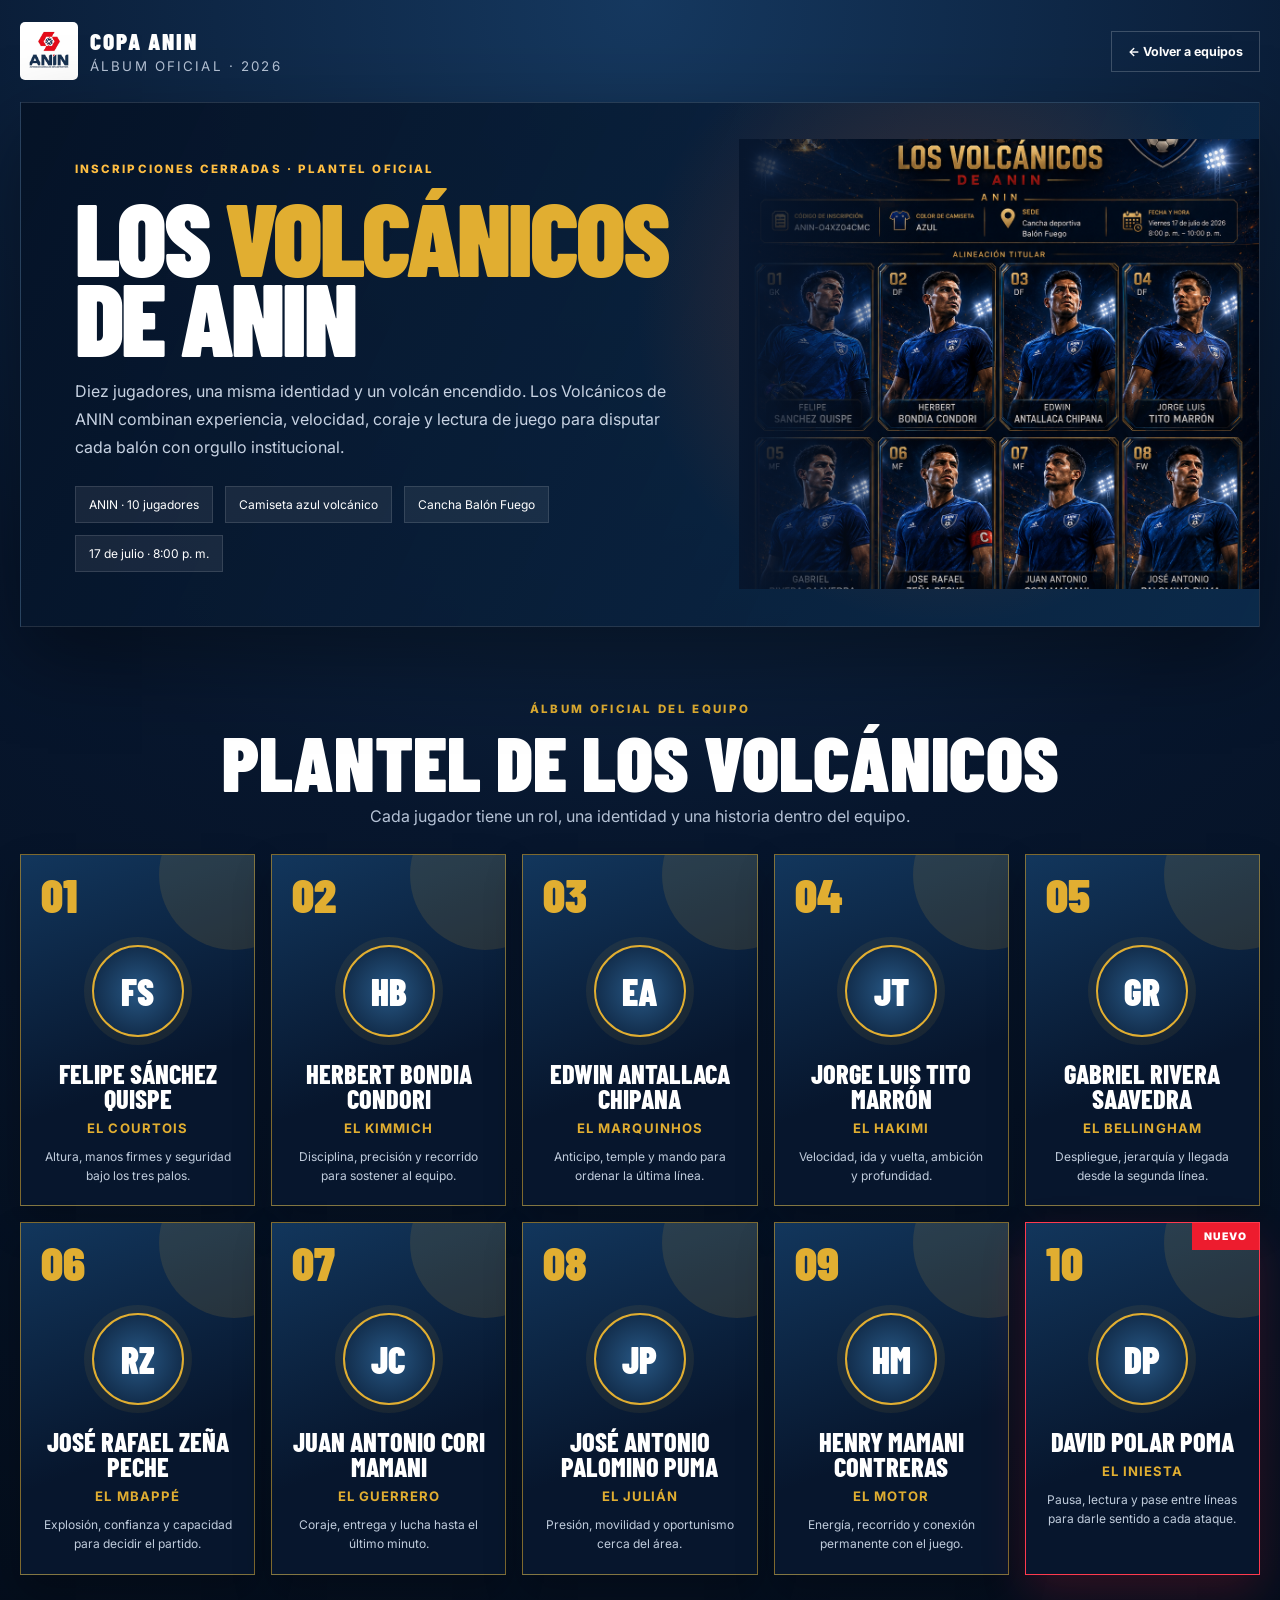
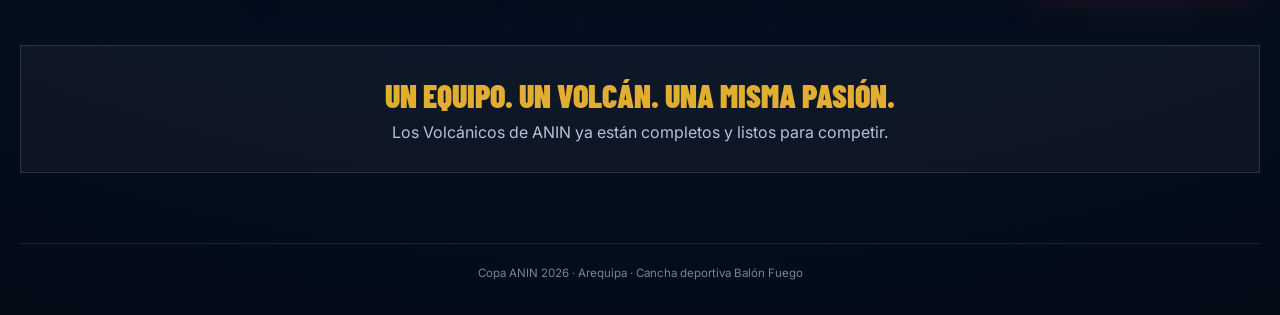
==== album-anin.html @ 6fae3b44 "Add files via upload" ====
<!doctype html>
<html lang="es">
<head>
  <meta charset="utf-8">
  <meta name="viewport" content="width=device-width, initial-scale=1">
  <meta name="theme-color" content="#07162d">
  <title>Los Volcánicos de ANIN · Álbum oficial</title>
  <link rel="icon" href="assets/images/logo-anin.png" type="image/png">
  <link rel="preconnect" href="https://fonts.googleapis.com">
  <link rel="preconnect" href="https://fonts.gstatic.com" crossorigin>
  <link href="https://fonts.googleapis.com/css2?family=Barlow+Condensed:wght@600;700;800;900&family=Inter:wght@400;500;600;700&display=swap" rel="stylesheet">
  <style>
    :root{--navy:#07162d;--navy2:#0d2748;--gold:#e1ae31;--red:#ed1c2e;--white:#fff;--muted:#b5c2d5;--display:"Barlow Condensed",Arial,sans-serif;--body:"Inter",Arial,sans-serif}
    *{box-sizing:border-box}html{scroll-behavior:smooth}body{margin:0;background:radial-gradient(circle at 50% 0,#15385f 0,#07162d 42%,#030b17 100%);color:#fff;font-family:var(--body);min-height:100vh}.wrap{width:min(1240px,calc(100% - 32px));margin:auto}.top{display:flex;align-items:center;justify-content:space-between;padding:22px 0}.brand{display:flex;align-items:center;gap:12px}.brand img{width:58px;height:58px;object-fit:contain;background:#fff;padding:5px;border-radius:5px}.brand b{display:block;font:900 1.45rem var(--display);letter-spacing:.08em}.brand small{color:var(--muted);text-transform:uppercase;letter-spacing:.16em}.back{color:#fff;text-decoration:none;border:1px solid rgba(255,255,255,.2);padding:12px 16px;font-weight:700;font-size:.78rem}.hero{position:relative;overflow:hidden;display:grid;grid-template-columns:58% 42%;align-items:center;min-height:450px;border:1px solid rgba(255,255,255,.12);background:linear-gradient(115deg,rgba(5,18,38,.98),rgba(12,45,79,.84));box-shadow:0 30px 80px rgba(0,0,0,.4)}.hero:before{content:"";position:absolute;inset:0;background:radial-gradient(circle at 75% 40%,rgba(238,93,25,.25),transparent 32%);pointer-events:none}.copy{position:relative;padding:54px}.eyebrow{color:#ffbe42;text-transform:uppercase;letter-spacing:.18em;font-size:.72rem;font-weight:800}.copy h1{font:900 clamp(4rem,8vw,7rem)/.78 var(--display);letter-spacing:-.03em;text-transform:uppercase;margin:20px 0}.copy h1 span{color:var(--gold)}.copy p{color:#c7d2e2;max-width:650px;line-height:1.75}.facts{display:flex;gap:12px;flex-wrap:wrap;margin-top:25px}.facts span{background:rgba(255,255,255,.07);border:1px solid rgba(255,255,255,.12);padding:10px 13px;font-size:.75rem}.jersey{position:relative;height:450px}.jersey img{width:100%;height:100%;object-fit:cover;object-position:center}.jersey:after{content:"";position:absolute;inset:0;background:linear-gradient(to right,#07162d 0,transparent 35%)}.section-title{text-align:center;margin:70px 0 28px}.section-title span{color:var(--gold);font-size:.72rem;font-weight:800;letter-spacing:.2em}.section-title h2{font:900 clamp(3rem,6vw,5rem)/.9 var(--display);margin:10px 0;text-transform:uppercase}.section-title p{color:var(--muted);margin:0}.grid{display:grid;grid-template-columns:repeat(5,1fr);gap:16px;padding-bottom:50px}.card{position:relative;min-height:320px;padding:20px;overflow:hidden;background:linear-gradient(160deg,#12365c,#07162d 62%);border:1px solid rgba(225,174,49,.55);box-shadow:0 18px 36px rgba(0,0,0,.24)}.card:before{content:"";position:absolute;width:150px;height:150px;border-radius:50%;background:rgba(225,174,49,.12);right:-55px;top:-55px}.card .number{font:900 3rem/.8 var(--display);color:var(--gold)}.card .initials{display:grid;place-items:center;width:92px;height:92px;margin:28px auto 24px;border-radius:50%;border:2px solid var(--gold);background:radial-gradient(circle,#275784,#0a1d36);font:900 2.3rem var(--display);box-shadow:0 0 0 8px rgba(225,174,49,.08)}.card h3{font:800 1.65rem/.95 var(--display);text-transform:uppercase;margin:0 0 9px;text-align:center}.card b{display:block;color:var(--gold);text-align:center;text-transform:uppercase;font-size:.82rem;letter-spacing:.08em}.card p{color:#c0ccdc;text-align:center;font-size:.75rem;line-height:1.55;margin:12px 0 0}.card.new{border-color:#ff3a4e;box-shadow:0 18px 42px rgba(237,28,46,.18)}.new-tag{position:absolute;right:0;top:0;background:var(--red);padding:7px 12px;font-size:.65rem;font-weight:900;letter-spacing:.1em}.closing{margin:20px auto 70px;padding:30px;text-align:center;border:1px solid rgba(255,255,255,.12);background:rgba(255,255,255,.04)}.closing b{font:900 2rem var(--display);color:var(--gold)}.closing p{color:var(--muted);margin:8px 0 0}.foot{border-top:1px solid rgba(255,255,255,.1);padding:22px 0 35px;color:#74859c;text-align:center;font-size:.72rem}
    @media(max-width:1050px){.grid{grid-template-columns:repeat(3,1fr)}.hero{grid-template-columns:1fr}.jersey{height:420px}.jersey:after{background:linear-gradient(to bottom,#07162d 0,transparent 25%)}}
    @media(max-width:680px){.top{align-items:flex-start}.brand small{display:none}.copy{padding:34px 22px}.copy h1{font-size:4.3rem}.jersey{height:330px}.grid{grid-template-columns:1fr 1fr}.card{min-height:300px;padding:15px}.card h3{font-size:1.4rem}}
    @media(max-width:430px){.grid{grid-template-columns:1fr}.back{padding:10px}.copy h1{font-size:3.7rem}}
  </style>
</head>
<body>
  <div class="wrap">
    <header class="top">
      <div class="brand"><img src="assets/images/logo-anin.png" alt="ANIN"><span><b>COPA ANIN</b><small>Álbum oficial · 2026</small></span></div>
      <a class="back" href="index.html#equipos">← Volver a equipos</a>
    </header>

    <section class="hero">
      <div class="copy">
        <span class="eyebrow">Inscripciones cerradas · Plantel oficial</span>
        <h1>LOS <span>VOLCÁNICOS</span><br>DE ANIN</h1>
        <p>Diez jugadores, una misma identidad y un volcán encendido. Los Volcánicos de ANIN combinan experiencia, velocidad, coraje y lectura de juego para disputar cada balón con orgullo institucional.</p>
        <div class="facts"><span>ANIN · 10 jugadores</span><span>Camiseta azul volcánico</span><span>Cancha Balón Fuego</span><span>17 de julio · 8:00 p. m.</span></div>
      </div>
      <div class="jersey"><img src="assets/images/team-anin-jersey.png" alt="Camiseta de Los Volcánicos de ANIN"></div>
    </section>

    <div class="section-title"><span>ÁLBUM OFICIAL DEL EQUIPO</span><h2>PLANTEL DE LOS VOLCÁNICOS</h2><p>Cada jugador tiene un rol, una identidad y una historia dentro del equipo.</p></div>

    <section class="grid" aria-label="Jugadores de Los Volcánicos de ANIN">
      <article class="card"><span class="number">01</span><div class="initials">FS</div><h3>Felipe Sánchez Quispe</h3><b>El Courtois</b><p>Altura, manos firmes y seguridad bajo los tres palos.</p></article>
      <article class="card"><span class="number">02</span><div class="initials">HB</div><h3>Herbert Bondia Condori</h3><b>El Kimmich</b><p>Disciplina, precisión y recorrido para sostener al equipo.</p></article>
      <article class="card"><span class="number">03</span><div class="initials">EA</div><h3>Edwin Antallaca Chipana</h3><b>El Marquinhos</b><p>Anticipo, temple y mando para ordenar la última línea.</p></article>
      <article class="card"><span class="number">04</span><div class="initials">JT</div><h3>Jorge Luis Tito Marrón</h3><b>El Hakimi</b><p>Velocidad, ida y vuelta, ambición y profundidad.</p></article>
      <article class="card"><span class="number">05</span><div class="initials">GR</div><h3>Gabriel Rivera Saavedra</h3><b>El Bellingham</b><p>Despliegue, jerarquía y llegada desde la segunda línea.</p></article>
      <article class="card"><span class="number">06</span><div class="initials">RZ</div><h3>José Rafael Zeña Peche</h3><b>El Mbappé</b><p>Explosión, confianza y capacidad para decidir el partido.</p></article>
      <article class="card"><span class="number">07</span><div class="initials">JC</div><h3>Juan Antonio Cori Mamani</h3><b>El Guerrero</b><p>Coraje, entrega y lucha hasta el último minuto.</p></article>
      <article class="card"><span class="number">08</span><div class="initials">JP</div><h3>José Antonio Palomino Puma</h3><b>El Julián</b><p>Presión, movilidad y oportunismo cerca del área.</p></article>
      <article class="card"><span class="number">09</span><div class="initials">HM</div><h3>Henry Mamani Contreras</h3><b>El Motor</b><p>Energía, recorrido y conexión permanente con el juego.</p></article>
      <article class="card new"><span class="new-tag">NUEVO</span><span class="number">10</span><div class="initials">DP</div><h3>David Polar Poma</h3><b>El Iniesta</b><p>Pausa, lectura y pase entre líneas para darle sentido a cada ataque.</p></article>
    </section>

    <div class="closing"><b>UN EQUIPO. UN VOLCÁN. UNA MISMA PASIÓN.</b><p>Los Volcánicos de ANIN ya están completos y listos para competir.</p></div>
    <footer class="foot">Copa ANIN 2026 · Arequipa · Cancha deportiva Balón Fuego</footer>
  </div>
</body>
</html>
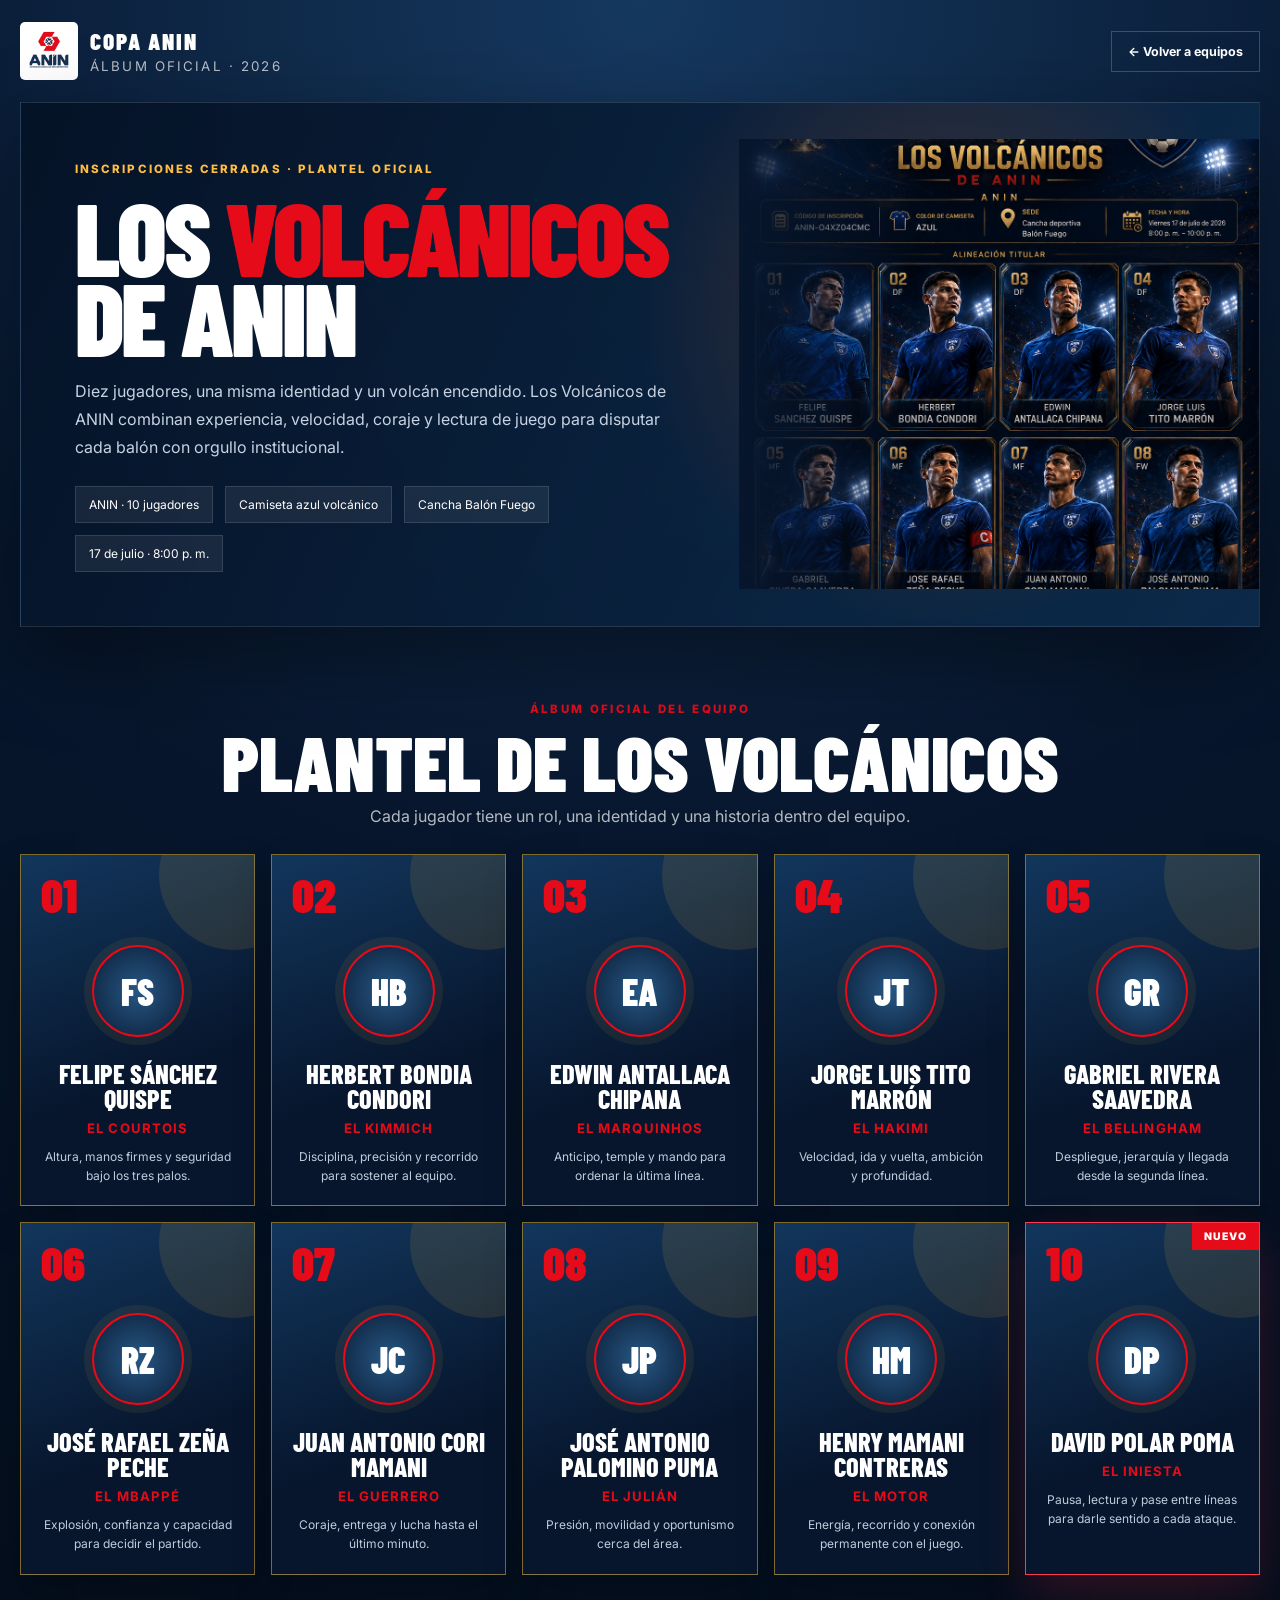
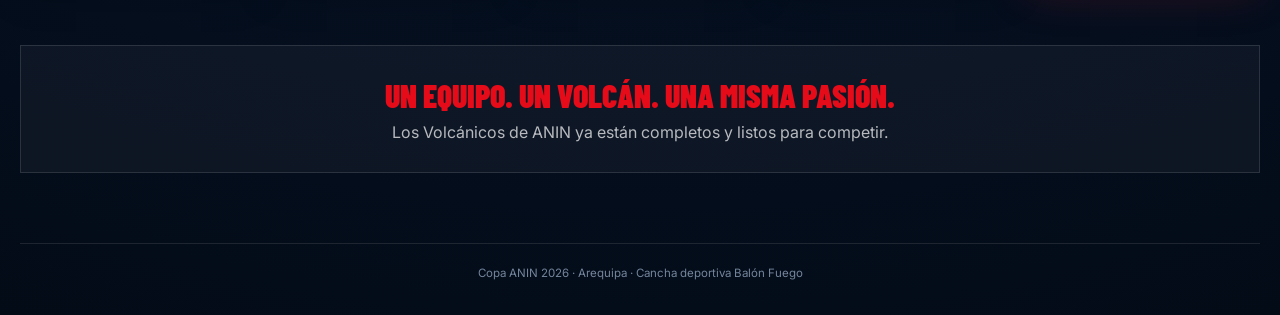
==== commit 17ca08b7: "Add files via upload" ====
--- a/album-anin.html
+++ b/album-anin.html
@@ -10,7 +10,7 @@
   <link rel="preconnect" href="https://fonts.gstatic.com" crossorigin>
   <link href="https://fonts.googleapis.com/css2?family=Barlow+Condensed:wght@600;700;800;900&family=Inter:wght@400;500;600;700&display=swap" rel="stylesheet">
   <style>
-    :root{--navy:#07162d;--navy2:#0d2748;--gold:#e1ae31;--red:#ed1c2e;--white:#fff;--muted:#b5c2d5;--display:"Barlow Condensed",Arial,sans-serif;--body:"Inter",Arial,sans-serif}
+    :root{--navy:#193251;--navy2:#193251;--gold:#e50b19;--red:#e50b19;--white:#fff;--muted:rgba(255,255,255,.7);--display:"Barlow Condensed",Arial,sans-serif;--body:"Inter",Arial,sans-serif}
     *{box-sizing:border-box}html{scroll-behavior:smooth}body{margin:0;background:radial-gradient(circle at 50% 0,#15385f 0,#07162d 42%,#030b17 100%);color:#fff;font-family:var(--body);min-height:100vh}.wrap{width:min(1240px,calc(100% - 32px));margin:auto}.top{display:flex;align-items:center;justify-content:space-between;padding:22px 0}.brand{display:flex;align-items:center;gap:12px}.brand img{width:58px;height:58px;object-fit:contain;background:#fff;padding:5px;border-radius:5px}.brand b{display:block;font:900 1.45rem var(--display);letter-spacing:.08em}.brand small{color:var(--muted);text-transform:uppercase;letter-spacing:.16em}.back{color:#fff;text-decoration:none;border:1px solid rgba(255,255,255,.2);padding:12px 16px;font-weight:700;font-size:.78rem}.hero{position:relative;overflow:hidden;display:grid;grid-template-columns:58% 42%;align-items:center;min-height:450px;border:1px solid rgba(255,255,255,.12);background:linear-gradient(115deg,rgba(5,18,38,.98),rgba(12,45,79,.84));box-shadow:0 30px 80px rgba(0,0,0,.4)}.hero:before{content:"";position:absolute;inset:0;background:radial-gradient(circle at 75% 40%,rgba(238,93,25,.25),transparent 32%);pointer-events:none}.copy{position:relative;padding:54px}.eyebrow{color:#ffbe42;text-transform:uppercase;letter-spacing:.18em;font-size:.72rem;font-weight:800}.copy h1{font:900 clamp(4rem,8vw,7rem)/.78 var(--display);letter-spacing:-.03em;text-transform:uppercase;margin:20px 0}.copy h1 span{color:var(--gold)}.copy p{color:#c7d2e2;max-width:650px;line-height:1.75}.facts{display:flex;gap:12px;flex-wrap:wrap;margin-top:25px}.facts span{background:rgba(255,255,255,.07);border:1px solid rgba(255,255,255,.12);padding:10px 13px;font-size:.75rem}.jersey{position:relative;height:450px}.jersey img{width:100%;height:100%;object-fit:cover;object-position:center}.jersey:after{content:"";position:absolute;inset:0;background:linear-gradient(to right,#07162d 0,transparent 35%)}.section-title{text-align:center;margin:70px 0 28px}.section-title span{color:var(--gold);font-size:.72rem;font-weight:800;letter-spacing:.2em}.section-title h2{font:900 clamp(3rem,6vw,5rem)/.9 var(--display);margin:10px 0;text-transform:uppercase}.section-title p{color:var(--muted);margin:0}.grid{display:grid;grid-template-columns:repeat(5,1fr);gap:16px;padding-bottom:50px}.card{position:relative;min-height:320px;padding:20px;overflow:hidden;background:linear-gradient(160deg,#12365c,#07162d 62%);border:1px solid rgba(225,174,49,.55);box-shadow:0 18px 36px rgba(0,0,0,.24)}.card:before{content:"";position:absolute;width:150px;height:150px;border-radius:50%;background:rgba(225,174,49,.12);right:-55px;top:-55px}.card .number{font:900 3rem/.8 var(--display);color:var(--gold)}.card .initials{display:grid;place-items:center;width:92px;height:92px;margin:28px auto 24px;border-radius:50%;border:2px solid var(--gold);background:radial-gradient(circle,#275784,#0a1d36);font:900 2.3rem var(--display);box-shadow:0 0 0 8px rgba(225,174,49,.08)}.card h3{font:800 1.65rem/.95 var(--display);text-transform:uppercase;margin:0 0 9px;text-align:center}.card b{display:block;color:var(--gold);text-align:center;text-transform:uppercase;font-size:.82rem;letter-spacing:.08em}.card p{color:#c0ccdc;text-align:center;font-size:.75rem;line-height:1.55;margin:12px 0 0}.card.new{border-color:#ff3a4e;box-shadow:0 18px 42px rgba(237,28,46,.18)}.new-tag{position:absolute;right:0;top:0;background:var(--red);padding:7px 12px;font-size:.65rem;font-weight:900;letter-spacing:.1em}.closing{margin:20px auto 70px;padding:30px;text-align:center;border:1px solid rgba(255,255,255,.12);background:rgba(255,255,255,.04)}.closing b{font:900 2rem var(--display);color:var(--gold)}.closing p{color:var(--muted);margin:8px 0 0}.foot{border-top:1px solid rgba(255,255,255,.1);padding:22px 0 35px;color:#74859c;text-align:center;font-size:.72rem}
     @media(max-width:1050px){.grid{grid-template-columns:repeat(3,1fr)}.hero{grid-template-columns:1fr}.jersey{height:420px}.jersey:after{background:linear-gradient(to bottom,#07162d 0,transparent 25%)}}
     @media(max-width:680px){.top{align-items:flex-start}.brand small{display:none}.copy{padding:34px 22px}.copy h1{font-size:4.3rem}.jersey{height:330px}.grid{grid-template-columns:1fr 1fr}.card{min-height:300px;padding:15px}.card h3{font-size:1.4rem}}
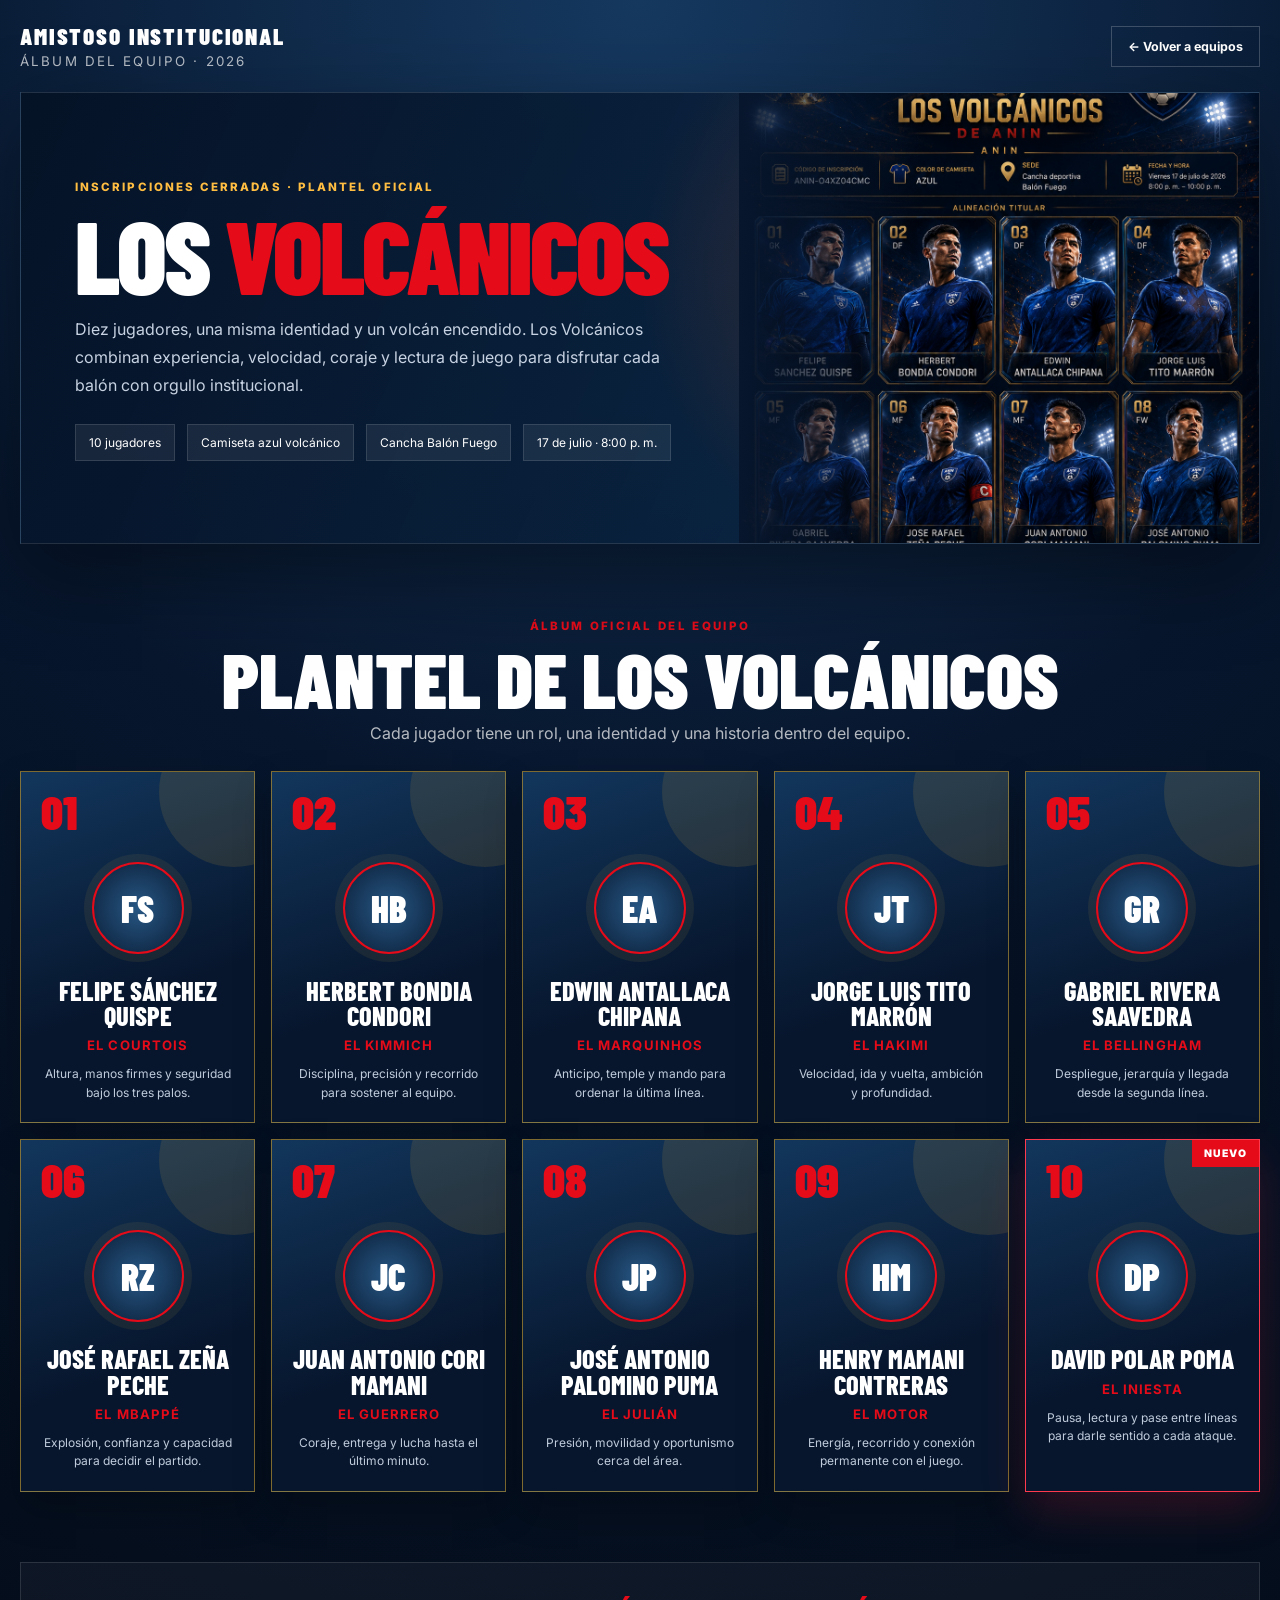
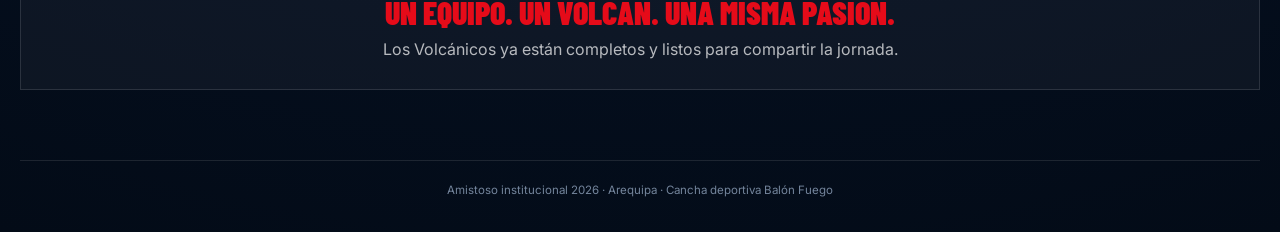
==== commit a802ee97: "Add files via upload" ====
--- a/album-anin.html
+++ b/album-anin.html
@@ -4,8 +4,7 @@
   <meta charset="utf-8">
   <meta name="viewport" content="width=device-width, initial-scale=1">
   <meta name="theme-color" content="#07162d">
-  <title>Los Volcánicos de ANIN · Álbum oficial</title>
-  <link rel="icon" href="assets/images/logo-anin.png" type="image/png">
+  <title>Los Volcánicos · Álbum del equipo</title>
   <link rel="preconnect" href="https://fonts.googleapis.com">
   <link rel="preconnect" href="https://fonts.gstatic.com" crossorigin>
   <link href="https://fonts.googleapis.com/css2?family=Barlow+Condensed:wght@600;700;800;900&family=Inter:wght@400;500;600;700&display=swap" rel="stylesheet">
@@ -20,23 +19,23 @@
 <body>
   <div class="wrap">
     <header class="top">
-      <div class="brand"><img src="assets/images/logo-anin.png" alt="ANIN"><span><b>COPA ANIN</b><small>Álbum oficial · 2026</small></span></div>
+      <div class="brand"><span><b>AMISTOSO INSTITUCIONAL</b><small>Álbum del equipo · 2026</small></span></div>
       <a class="back" href="index.html#equipos">← Volver a equipos</a>
     </header>
 
     <section class="hero">
       <div class="copy">
         <span class="eyebrow">Inscripciones cerradas · Plantel oficial</span>
-        <h1>LOS <span>VOLCÁNICOS</span><br>DE ANIN</h1>
-        <p>Diez jugadores, una misma identidad y un volcán encendido. Los Volcánicos de ANIN combinan experiencia, velocidad, coraje y lectura de juego para disputar cada balón con orgullo institucional.</p>
-        <div class="facts"><span>ANIN · 10 jugadores</span><span>Camiseta azul volcánico</span><span>Cancha Balón Fuego</span><span>17 de julio · 8:00 p. m.</span></div>
+        <h1>LOS <span>VOLCÁNICOS</span></h1>
+        <p>Diez jugadores, una misma identidad y un volcán encendido. Los Volcánicos combinan experiencia, velocidad, coraje y lectura de juego para disfrutar cada balón con orgullo institucional.</p>
+        <div class="facts"><span>10 jugadores</span><span>Camiseta azul volcánico</span><span>Cancha Balón Fuego</span><span>17 de julio · 8:00 p. m.</span></div>
       </div>
-      <div class="jersey"><img src="assets/images/team-anin-jersey.png" alt="Camiseta de Los Volcánicos de ANIN"></div>
+      <div class="jersey"><img src="assets/images/team-anin-jersey.png" alt="Camiseta de Los Volcánicos"></div>
     </section>
 
     <div class="section-title"><span>ÁLBUM OFICIAL DEL EQUIPO</span><h2>PLANTEL DE LOS VOLCÁNICOS</h2><p>Cada jugador tiene un rol, una identidad y una historia dentro del equipo.</p></div>
 
-    <section class="grid" aria-label="Jugadores de Los Volcánicos de ANIN">
+    <section class="grid" aria-label="Jugadores de Los Volcánicos">
       <article class="card"><span class="number">01</span><div class="initials">FS</div><h3>Felipe Sánchez Quispe</h3><b>El Courtois</b><p>Altura, manos firmes y seguridad bajo los tres palos.</p></article>
       <article class="card"><span class="number">02</span><div class="initials">HB</div><h3>Herbert Bondia Condori</h3><b>El Kimmich</b><p>Disciplina, precisión y recorrido para sostener al equipo.</p></article>
       <article class="card"><span class="number">03</span><div class="initials">EA</div><h3>Edwin Antallaca Chipana</h3><b>El Marquinhos</b><p>Anticipo, temple y mando para ordenar la última línea.</p></article>
@@ -49,8 +48,8 @@
       <article class="card new"><span class="new-tag">NUEVO</span><span class="number">10</span><div class="initials">DP</div><h3>David Polar Poma</h3><b>El Iniesta</b><p>Pausa, lectura y pase entre líneas para darle sentido a cada ataque.</p></article>
     </section>
 
-    <div class="closing"><b>UN EQUIPO. UN VOLCÁN. UNA MISMA PASIÓN.</b><p>Los Volcánicos de ANIN ya están completos y listos para competir.</p></div>
-    <footer class="foot">Copa ANIN 2026 · Arequipa · Cancha deportiva Balón Fuego</footer>
+    <div class="closing"><b>UN EQUIPO. UN VOLCÁN. UNA MISMA PASIÓN.</b><p>Los Volcánicos ya están completos y listos para compartir la jornada.</p></div>
+    <footer class="foot">Amistoso institucional 2026 · Arequipa · Cancha deportiva Balón Fuego</footer>
   </div>
 </body>
 </html>
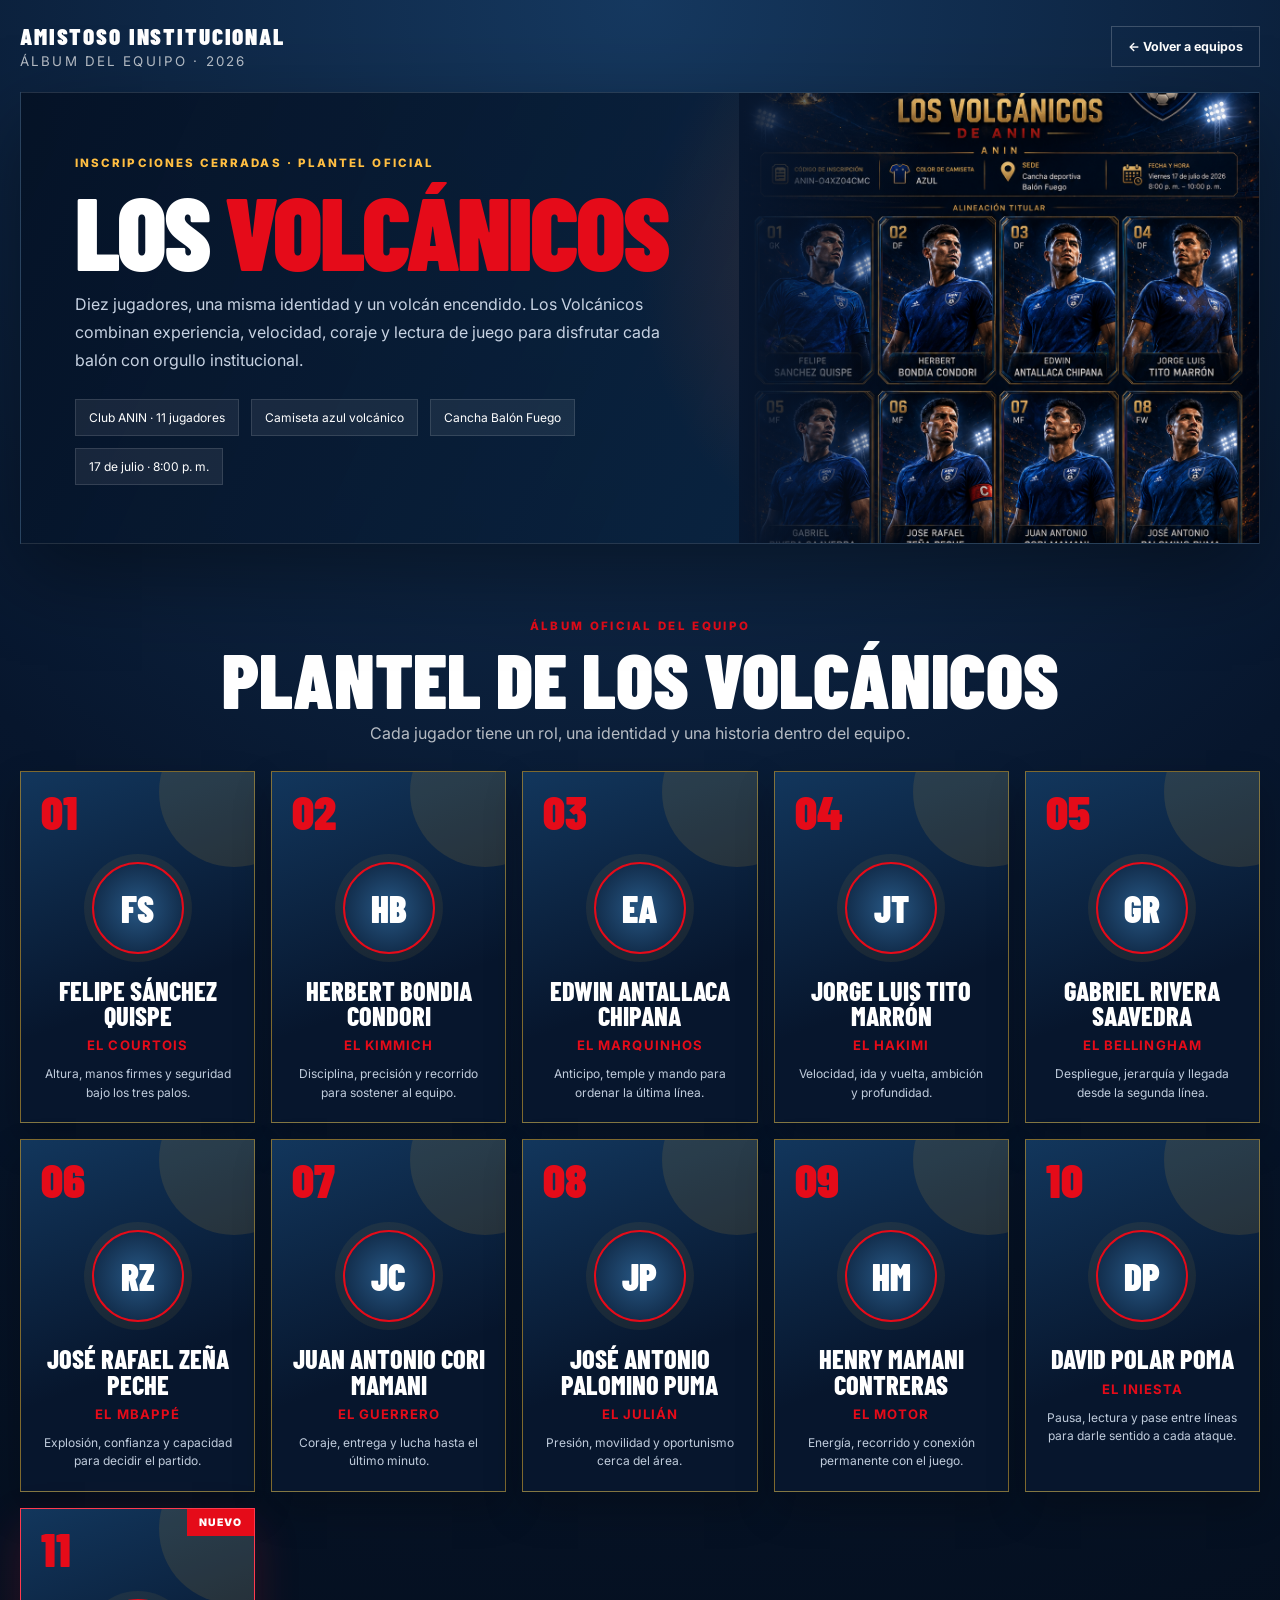
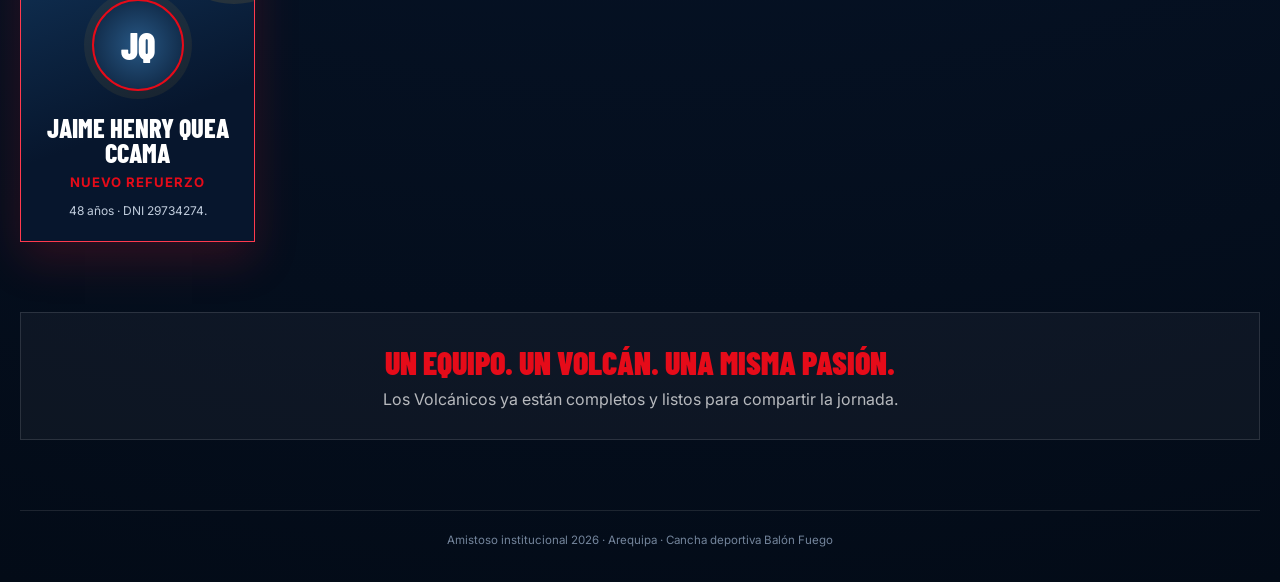
==== commit 95f21c27: "Add files via upload" ====
--- a/album-anin.html
+++ b/album-anin.html
@@ -28,7 +28,7 @@
         <span class="eyebrow">Inscripciones cerradas · Plantel oficial</span>
         <h1>LOS <span>VOLCÁNICOS</span></h1>
         <p>Diez jugadores, una misma identidad y un volcán encendido. Los Volcánicos combinan experiencia, velocidad, coraje y lectura de juego para disfrutar cada balón con orgullo institucional.</p>
-        <div class="facts"><span>10 jugadores</span><span>Camiseta azul volcánico</span><span>Cancha Balón Fuego</span><span>17 de julio · 8:00 p. m.</span></div>
+        <div class="facts"><span>Club ANIN · 11 jugadores</span><span>Camiseta azul volcánico</span><span>Cancha Balón Fuego</span><span>17 de julio · 8:00 p. m.</span></div>
       </div>
       <div class="jersey"><img src="assets/images/team-anin-jersey.png" alt="Camiseta de Los Volcánicos"></div>
     </section>
@@ -45,7 +45,8 @@
       <article class="card"><span class="number">07</span><div class="initials">JC</div><h3>Juan Antonio Cori Mamani</h3><b>El Guerrero</b><p>Coraje, entrega y lucha hasta el último minuto.</p></article>
       <article class="card"><span class="number">08</span><div class="initials">JP</div><h3>José Antonio Palomino Puma</h3><b>El Julián</b><p>Presión, movilidad y oportunismo cerca del área.</p></article>
       <article class="card"><span class="number">09</span><div class="initials">HM</div><h3>Henry Mamani Contreras</h3><b>El Motor</b><p>Energía, recorrido y conexión permanente con el juego.</p></article>
-      <article class="card new"><span class="new-tag">NUEVO</span><span class="number">10</span><div class="initials">DP</div><h3>David Polar Poma</h3><b>El Iniesta</b><p>Pausa, lectura y pase entre líneas para darle sentido a cada ataque.</p></article>
+      <article class="card"><span class="number">10</span><div class="initials">DP</div><h3>David Polar Poma</h3><b>El Iniesta</b><p>Pausa, lectura y pase entre líneas para darle sentido a cada ataque.</p></article>
+      <article class="card new"><span class="new-tag">NUEVO</span><span class="number">11</span><div class="initials">JQ</div><h3>Jaime Henry Quea Ccama</h3><b>Nuevo refuerzo</b><p>48 años · DNI 29734274.</p></article>
     </section>
 
     <div class="closing"><b>UN EQUIPO. UN VOLCÁN. UNA MISMA PASIÓN.</b><p>Los Volcánicos ya están completos y listos para compartir la jornada.</p></div>
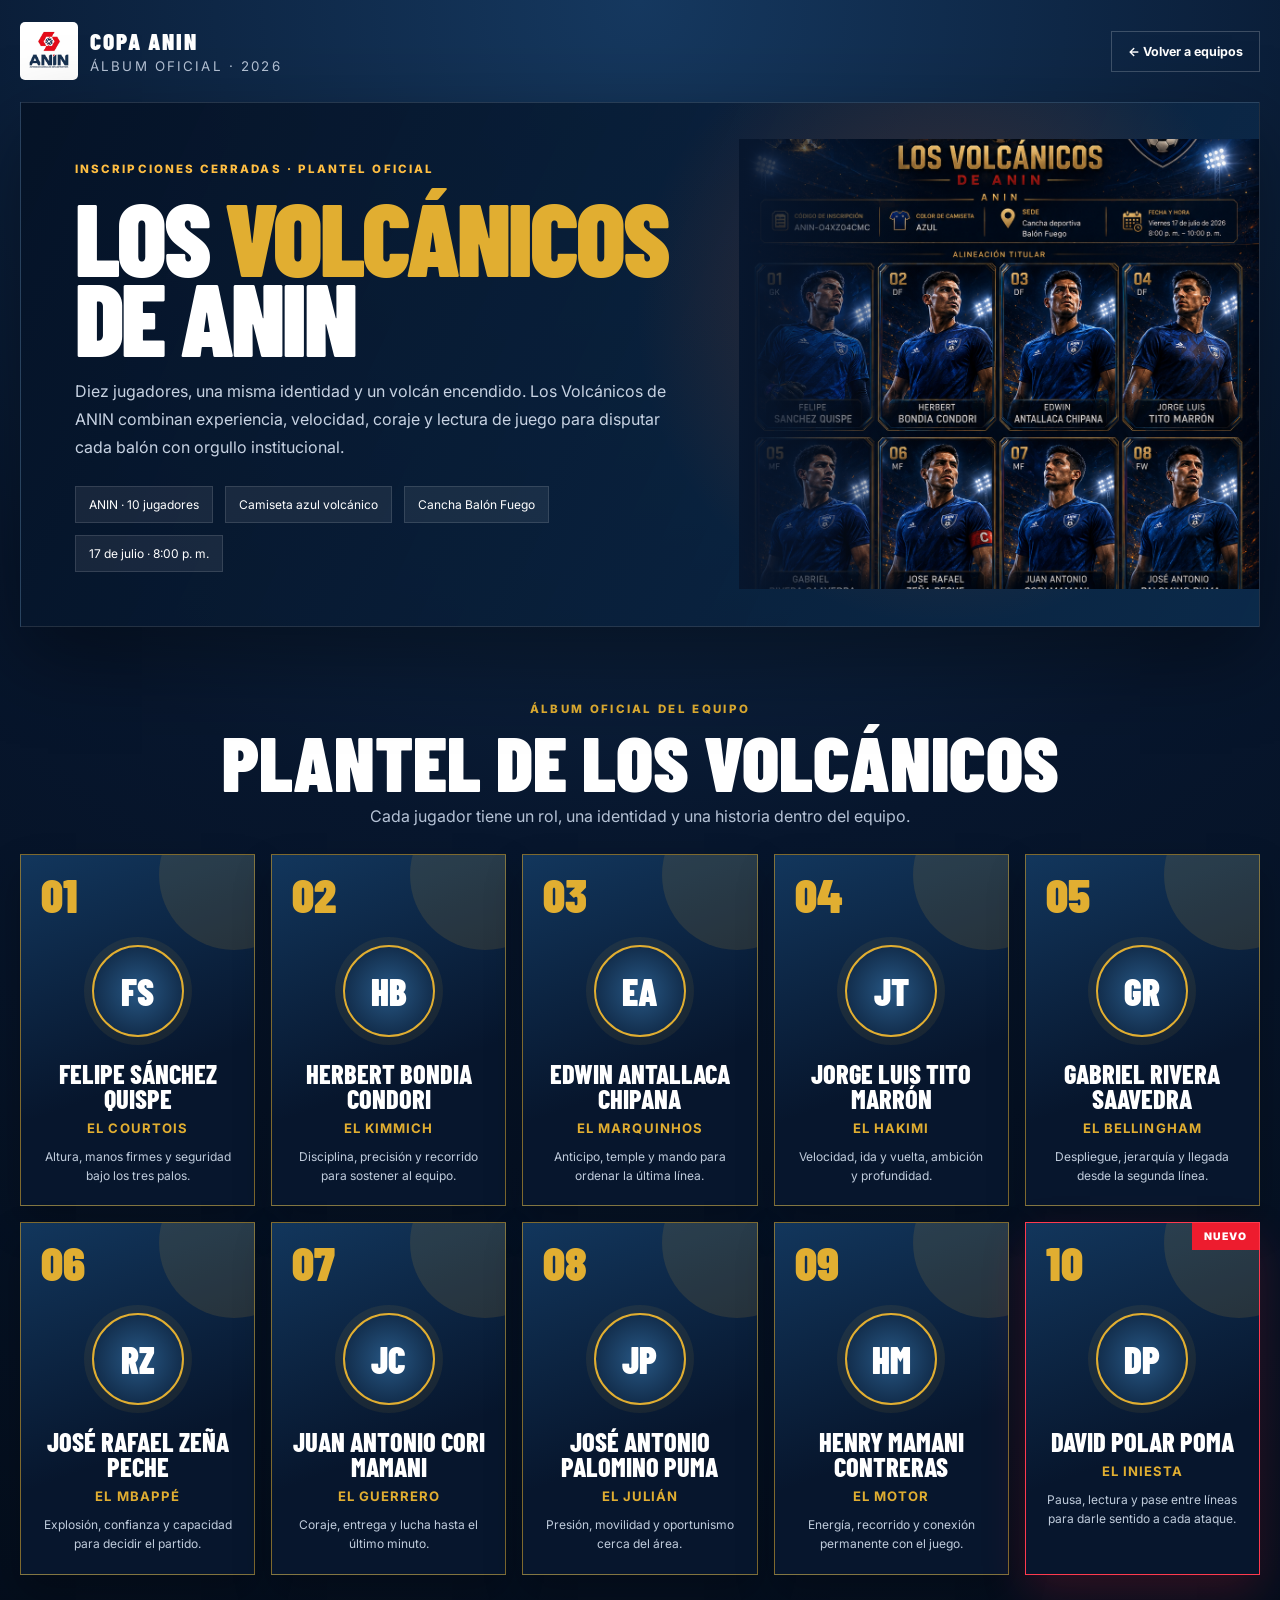
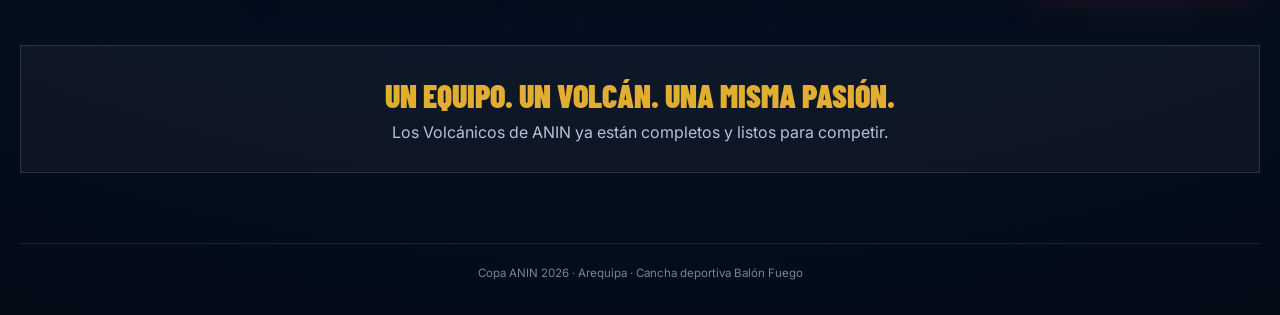
==== commit fae57ad6: "Add files via upload" ====
--- a/album-anin.html
+++ b/album-anin.html
@@ -4,12 +4,13 @@
   <meta charset="utf-8">
   <meta name="viewport" content="width=device-width, initial-scale=1">
   <meta name="theme-color" content="#07162d">
-  <title>Los Volcánicos · Álbum del equipo</title>
+  <title>Los Volcánicos de ANIN · Álbum oficial</title>
+  <link rel="icon" href="assets/images/logo-anin.png" type="image/png">
   <link rel="preconnect" href="https://fonts.googleapis.com">
   <link rel="preconnect" href="https://fonts.gstatic.com" crossorigin>
   <link href="https://fonts.googleapis.com/css2?family=Barlow+Condensed:wght@600;700;800;900&family=Inter:wght@400;500;600;700&display=swap" rel="stylesheet">
   <style>
-    :root{--navy:#193251;--navy2:#193251;--gold:#e50b19;--red:#e50b19;--white:#fff;--muted:rgba(255,255,255,.7);--display:"Barlow Condensed",Arial,sans-serif;--body:"Inter",Arial,sans-serif}
+    :root{--navy:#07162d;--navy2:#0d2748;--gold:#e1ae31;--red:#ed1c2e;--white:#fff;--muted:#b5c2d5;--display:"Barlow Condensed",Arial,sans-serif;--body:"Inter",Arial,sans-serif}
     *{box-sizing:border-box}html{scroll-behavior:smooth}body{margin:0;background:radial-gradient(circle at 50% 0,#15385f 0,#07162d 42%,#030b17 100%);color:#fff;font-family:var(--body);min-height:100vh}.wrap{width:min(1240px,calc(100% - 32px));margin:auto}.top{display:flex;align-items:center;justify-content:space-between;padding:22px 0}.brand{display:flex;align-items:center;gap:12px}.brand img{width:58px;height:58px;object-fit:contain;background:#fff;padding:5px;border-radius:5px}.brand b{display:block;font:900 1.45rem var(--display);letter-spacing:.08em}.brand small{color:var(--muted);text-transform:uppercase;letter-spacing:.16em}.back{color:#fff;text-decoration:none;border:1px solid rgba(255,255,255,.2);padding:12px 16px;font-weight:700;font-size:.78rem}.hero{position:relative;overflow:hidden;display:grid;grid-template-columns:58% 42%;align-items:center;min-height:450px;border:1px solid rgba(255,255,255,.12);background:linear-gradient(115deg,rgba(5,18,38,.98),rgba(12,45,79,.84));box-shadow:0 30px 80px rgba(0,0,0,.4)}.hero:before{content:"";position:absolute;inset:0;background:radial-gradient(circle at 75% 40%,rgba(238,93,25,.25),transparent 32%);pointer-events:none}.copy{position:relative;padding:54px}.eyebrow{color:#ffbe42;text-transform:uppercase;letter-spacing:.18em;font-size:.72rem;font-weight:800}.copy h1{font:900 clamp(4rem,8vw,7rem)/.78 var(--display);letter-spacing:-.03em;text-transform:uppercase;margin:20px 0}.copy h1 span{color:var(--gold)}.copy p{color:#c7d2e2;max-width:650px;line-height:1.75}.facts{display:flex;gap:12px;flex-wrap:wrap;margin-top:25px}.facts span{background:rgba(255,255,255,.07);border:1px solid rgba(255,255,255,.12);padding:10px 13px;font-size:.75rem}.jersey{position:relative;height:450px}.jersey img{width:100%;height:100%;object-fit:cover;object-position:center}.jersey:after{content:"";position:absolute;inset:0;background:linear-gradient(to right,#07162d 0,transparent 35%)}.section-title{text-align:center;margin:70px 0 28px}.section-title span{color:var(--gold);font-size:.72rem;font-weight:800;letter-spacing:.2em}.section-title h2{font:900 clamp(3rem,6vw,5rem)/.9 var(--display);margin:10px 0;text-transform:uppercase}.section-title p{color:var(--muted);margin:0}.grid{display:grid;grid-template-columns:repeat(5,1fr);gap:16px;padding-bottom:50px}.card{position:relative;min-height:320px;padding:20px;overflow:hidden;background:linear-gradient(160deg,#12365c,#07162d 62%);border:1px solid rgba(225,174,49,.55);box-shadow:0 18px 36px rgba(0,0,0,.24)}.card:before{content:"";position:absolute;width:150px;height:150px;border-radius:50%;background:rgba(225,174,49,.12);right:-55px;top:-55px}.card .number{font:900 3rem/.8 var(--display);color:var(--gold)}.card .initials{display:grid;place-items:center;width:92px;height:92px;margin:28px auto 24px;border-radius:50%;border:2px solid var(--gold);background:radial-gradient(circle,#275784,#0a1d36);font:900 2.3rem var(--display);box-shadow:0 0 0 8px rgba(225,174,49,.08)}.card h3{font:800 1.65rem/.95 var(--display);text-transform:uppercase;margin:0 0 9px;text-align:center}.card b{display:block;color:var(--gold);text-align:center;text-transform:uppercase;font-size:.82rem;letter-spacing:.08em}.card p{color:#c0ccdc;text-align:center;font-size:.75rem;line-height:1.55;margin:12px 0 0}.card.new{border-color:#ff3a4e;box-shadow:0 18px 42px rgba(237,28,46,.18)}.new-tag{position:absolute;right:0;top:0;background:var(--red);padding:7px 12px;font-size:.65rem;font-weight:900;letter-spacing:.1em}.closing{margin:20px auto 70px;padding:30px;text-align:center;border:1px solid rgba(255,255,255,.12);background:rgba(255,255,255,.04)}.closing b{font:900 2rem var(--display);color:var(--gold)}.closing p{color:var(--muted);margin:8px 0 0}.foot{border-top:1px solid rgba(255,255,255,.1);padding:22px 0 35px;color:#74859c;text-align:center;font-size:.72rem}
     @media(max-width:1050px){.grid{grid-template-columns:repeat(3,1fr)}.hero{grid-template-columns:1fr}.jersey{height:420px}.jersey:after{background:linear-gradient(to bottom,#07162d 0,transparent 25%)}}
     @media(max-width:680px){.top{align-items:flex-start}.brand small{display:none}.copy{padding:34px 22px}.copy h1{font-size:4.3rem}.jersey{height:330px}.grid{grid-template-columns:1fr 1fr}.card{min-height:300px;padding:15px}.card h3{font-size:1.4rem}}
@@ -19,23 +20,23 @@
 <body>
   <div class="wrap">
     <header class="top">
-      <div class="brand"><span><b>AMISTOSO INSTITUCIONAL</b><small>Álbum del equipo · 2026</small></span></div>
+      <div class="brand"><img src="assets/images/logo-anin.png" alt="ANIN"><span><b>COPA ANIN</b><small>Álbum oficial · 2026</small></span></div>
       <a class="back" href="index.html#equipos">← Volver a equipos</a>
     </header>
 
     <section class="hero">
       <div class="copy">
         <span class="eyebrow">Inscripciones cerradas · Plantel oficial</span>
-        <h1>LOS <span>VOLCÁNICOS</span></h1>
-        <p>Diez jugadores, una misma identidad y un volcán encendido. Los Volcánicos combinan experiencia, velocidad, coraje y lectura de juego para disfrutar cada balón con orgullo institucional.</p>
-        <div class="facts"><span>Club ANIN · 11 jugadores</span><span>Camiseta azul volcánico</span><span>Cancha Balón Fuego</span><span>17 de julio · 8:00 p. m.</span></div>
+        <h1>LOS <span>VOLCÁNICOS</span><br>DE ANIN</h1>
+        <p>Diez jugadores, una misma identidad y un volcán encendido. Los Volcánicos de ANIN combinan experiencia, velocidad, coraje y lectura de juego para disputar cada balón con orgullo institucional.</p>
+        <div class="facts"><span>ANIN · 10 jugadores</span><span>Camiseta azul volcánico</span><span>Cancha Balón Fuego</span><span>17 de julio · 8:00 p. m.</span></div>
       </div>
-      <div class="jersey"><img src="assets/images/team-anin-jersey.png" alt="Camiseta de Los Volcánicos"></div>
+      <div class="jersey"><img src="assets/images/team-anin-jersey.png" alt="Camiseta de Los Volcánicos de ANIN"></div>
     </section>
 
     <div class="section-title"><span>ÁLBUM OFICIAL DEL EQUIPO</span><h2>PLANTEL DE LOS VOLCÁNICOS</h2><p>Cada jugador tiene un rol, una identidad y una historia dentro del equipo.</p></div>
 
-    <section class="grid" aria-label="Jugadores de Los Volcánicos">
+    <section class="grid" aria-label="Jugadores de Los Volcánicos de ANIN">
       <article class="card"><span class="number">01</span><div class="initials">FS</div><h3>Felipe Sánchez Quispe</h3><b>El Courtois</b><p>Altura, manos firmes y seguridad bajo los tres palos.</p></article>
       <article class="card"><span class="number">02</span><div class="initials">HB</div><h3>Herbert Bondia Condori</h3><b>El Kimmich</b><p>Disciplina, precisión y recorrido para sostener al equipo.</p></article>
       <article class="card"><span class="number">03</span><div class="initials">EA</div><h3>Edwin Antallaca Chipana</h3><b>El Marquinhos</b><p>Anticipo, temple y mando para ordenar la última línea.</p></article>
@@ -45,12 +46,11 @@
       <article class="card"><span class="number">07</span><div class="initials">JC</div><h3>Juan Antonio Cori Mamani</h3><b>El Guerrero</b><p>Coraje, entrega y lucha hasta el último minuto.</p></article>
       <article class="card"><span class="number">08</span><div class="initials">JP</div><h3>José Antonio Palomino Puma</h3><b>El Julián</b><p>Presión, movilidad y oportunismo cerca del área.</p></article>
       <article class="card"><span class="number">09</span><div class="initials">HM</div><h3>Henry Mamani Contreras</h3><b>El Motor</b><p>Energía, recorrido y conexión permanente con el juego.</p></article>
-      <article class="card"><span class="number">10</span><div class="initials">DP</div><h3>David Polar Poma</h3><b>El Iniesta</b><p>Pausa, lectura y pase entre líneas para darle sentido a cada ataque.</p></article>
-      <article class="card new"><span class="new-tag">NUEVO</span><span class="number">11</span><div class="initials">JQ</div><h3>Jaime Henry Quea Ccama</h3><b>Nuevo refuerzo</b><p>48 años · DNI 29734274.</p></article>
+      <article class="card new"><span class="new-tag">NUEVO</span><span class="number">10</span><div class="initials">DP</div><h3>David Polar Poma</h3><b>El Iniesta</b><p>Pausa, lectura y pase entre líneas para darle sentido a cada ataque.</p></article>
     </section>
 
-    <div class="closing"><b>UN EQUIPO. UN VOLCÁN. UNA MISMA PASIÓN.</b><p>Los Volcánicos ya están completos y listos para compartir la jornada.</p></div>
-    <footer class="foot">Amistoso institucional 2026 · Arequipa · Cancha deportiva Balón Fuego</footer>
+    <div class="closing"><b>UN EQUIPO. UN VOLCÁN. UNA MISMA PASIÓN.</b><p>Los Volcánicos de ANIN ya están completos y listos para competir.</p></div>
+    <footer class="foot">Copa ANIN 2026 · Arequipa · Cancha deportiva Balón Fuego</footer>
   </div>
 </body>
 </html>
